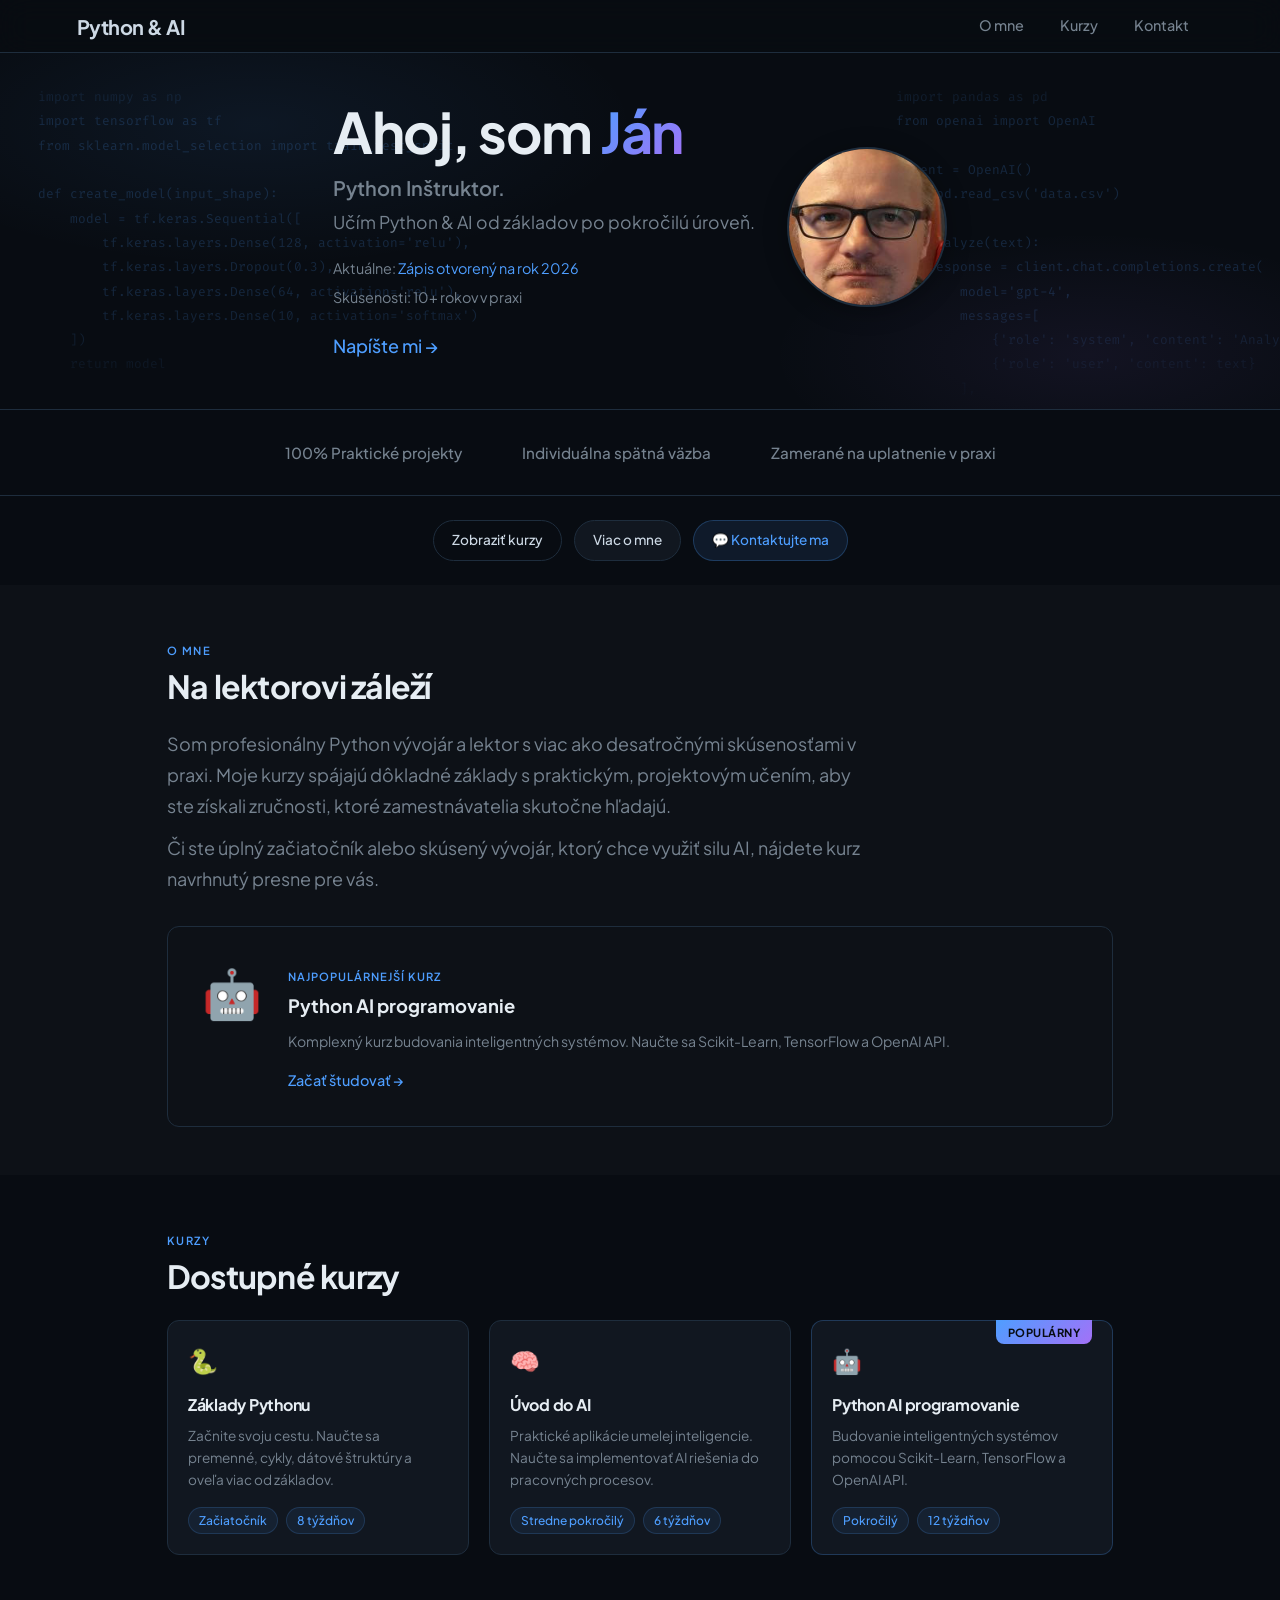
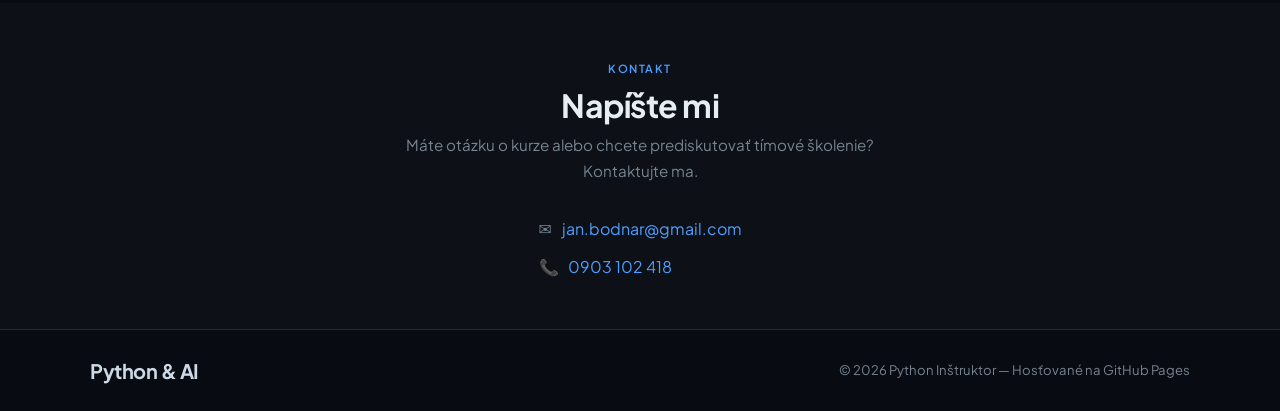
==== index.html @ 66177f25 "Add Python code examples and enhance styling for code watermarks in hero section" ====
<!DOCTYPE html>
<html lang="sk">
<head>
    <meta charset="UTF-8">
    <meta name="viewport" content="width=device-width, initial-scale=1.0">
    <title>Python Inštruktor | Profesionálne kurzy</title>
    <link rel="preconnect" href="https://fonts.googleapis.com">
    <link rel="preconnect" href="https://fonts.gstatic.com" crossorigin>
    <link href="https://fonts.googleapis.com/css2?family=Plus+Jakarta+Sans:wght@300;400;500;600;700&family=Fira+Code:wght@400;500&display=swap" rel="stylesheet">
    <link rel="stylesheet" href="style.css">
</head>
<body>

    <header>
        <nav>
            <div class="logo">Python & AI</div>
            <ul>
                <li><a href="#about">O mne</a></li>
                <li><a href="#courses">Kurzy</a></li>
                <li><a href="#contact">Kontakt</a></li>
            </ul>
        </nav>
    </header>

    <section id="hero">
        <div class="hero-code-bg" aria-hidden="true">import numpy as np
import tensorflow as tf
from sklearn.model_selection import train_test_split

def create_model(input_shape):
    model = tf.keras.Sequential([
        tf.keras.layers.Dense(128, activation='relu'),
        tf.keras.layers.Dropout(0.3),
        tf.keras.layers.Dense(64, activation='relu'),
        tf.keras.layers.Dense(10, activation='softmax')
    ])
    return model

X_train, X_test, y_train, y_test = train_test_split(
    features, labels, test_size=0.2
)

model = create_model(X_train.shape[1:])
model.compile(
    optimizer='adam',
    loss='sparse_categorical_crossentropy',
    metrics=['accuracy']
)

history = model.fit(
    X_train, y_train,
    epochs=50,
    validation_data=(X_test, y_test)
)

print(f'Accuracy: {history.history["accuracy"][-1]:.2%}')</div>
        <div class="hero-code-bg-right" aria-hidden="true">import pandas as pd
from openai import OpenAI

client = OpenAI()
df = pd.read_csv('data.csv')

def analyze(text):
    response = client.chat.completions.create(
        model='gpt-4',
        messages=[
            {'role': 'system', 'content': 'Analyze'},
            {'role': 'user', 'content': text}
        ],
        temperature=0.3
    )
    return response.choices[0].message

results = df['text'].apply(analyze)
df['sentiment'] = results

print(df.head())
print(f'Processed {len(df)} records')</div>
        <div class="hero-content">
            <h1 class="hero-greeting">Ahoj, som <span class="gradient-text">Ján</span></h1>
            <p class="hero-tagline">Python Inštruktor.</p>
            <p class="hero-subtitle">Učím Python &amp; AI od základov po pokročilú úroveň.</p>
            <p class="hero-info"><span class="info-label">Aktuálne:</span> <a href="#courses" class="info-link">Zápis otvorený na rok 2026</a></p>
            <p class="hero-info"><span class="info-label">Skúsenosti:</span> 10+ rokov v praxi</p>
            <a href="#contact" class="hero-contact">Napíšte mi →</a>
        </div>
        <div class="hero-photo">
            <img src="janbodnar.jpg" alt="Profilová fotografia lektora">
        </div>
    </section>

    <section id="stats-bar">
        <div class="stats-bar-inner">
            <div class="stats-indicator">
                <span class="stats-dot"></span>
                <span class="stats-label">Prístup k výučbe:</span>
            </div>
            <div class="stats-badges">
                <span class="stats-badge">100% Praktické projekty</span>
                <span class="stats-badge">Individuálna spätná väzba</span>
                <span class="stats-badge">Zamerané na uplatnenie v praxi</span>
            </div>
        </div>
    </section>

    <section id="quick-actions">
        <div class="quick-actions-inner">
            <a href="#courses" class="action-btn action-btn-outline">Zobraziť kurzy</a>
            <a href="#about" class="action-btn action-btn-filled">Viac o mne</a>
            <a href="#contact" class="action-btn action-btn-accent" aria-label="Kontaktujte ma">&#128172; Kontaktujte ma</a>
        </div>
    </section>

    <section id="about">
        <div class="section-inner">
            <div class="section-label">O mne</div>
            <h2>Na lektorovi záleží</h2>
            <div class="about-content">
                <p>Som profesionálny Python vývojár a lektor s viac ako desaťročnými skúsenosťami v praxi. Moje kurzy spájajú dôkladné základy s praktickým, projektovým učením, aby ste získali zručnosti, ktoré zamestnávatelia skutočne hľadajú.</p>
                <p>Či ste úplný začiatočník alebo skúsený vývojár, ktorý chce využiť silu AI, nájdete kurz navrhnutý presne pre vás.</p>
            </div>
            
            <div class="featured-card">
                <div class="featured-card-icon">&#129302;</div>
                <div class="featured-card-content">
                    <span class="featured-card-label">NAJPOPULÁRNEJŠÍ KURZ</span>
                    <h3 class="featured-card-title">Python AI programovanie</h3>
                    <p class="featured-card-desc">Komplexný kurz budovania inteligentných systémov. Naučte sa Scikit-Learn, TensorFlow a OpenAI API.</p>
                    <a href="python-ai-programovanie.html" class="featured-card-link">Začať študovať →</a>
                </div>
            </div>
        </div>
    </section>

    <section id="courses">
        <div class="section-inner">
            <div class="section-label">Kurzy</div>
            <h2>Dostupné kurzy</h2>
            <div class="course-grid">
                <a href="zaklady-pythonu.html" class="course-card">
                    <div class="course-icon">&#128013;</div>
                    <h3>Základy Pythonu</h3>
                    <p>Začnite svoju cestu. Naučte sa premenné, cykly, dátové štruktúry a oveľa viac od základov.</p>
                    <div class="course-meta">
                        <span class="tag">Začiatočník</span>
                        <span class="tag">8 týždňov</span>
                    </div>
                </a>
                <a href="uvod-do-ai.html" class="course-card">
                    <div class="course-icon">&#129504;</div>
                    <h3>Úvod do AI</h3>
                    <p>Praktické aplikácie umelej inteligencie. Naučte sa implementovať AI riešenia do pracovných procesov.</p>
                    <div class="course-meta">
                        <span class="tag">Stredne pokročilý</span>
                        <span class="tag">6 týždňov</span>
                    </div>
                </a>
                <a href="python-ai-programovanie.html" class="course-card featured">
                    <div class="featured-badge">Populárny</div>
                    <div class="course-icon">&#129302;</div>
                    <h3>Python AI programovanie</h3>
                    <p>Budovanie inteligentných systémov pomocou Scikit-Learn, TensorFlow a OpenAI API.</p>
                    <div class="course-meta">
                        <span class="tag">Pokročilý</span>
                        <span class="tag">12 týždňov</span>
                    </div>
                </a>
            </div>
        </div>
    </section>

    <section id="contact">
        <div class="section-inner contact-inner">
            <div class="section-label">Kontakt</div>
            <h2>Napíšte mi</h2>
            <p class="contact-sub">Máte otázku o kurze alebo chcete prediskutovať tímové školenie? Kontaktujte ma.</p>
            <div class="contact-details">
                <p class="contact-item">&#9993; <a href="mailto:jan.bodnar@gmail.com">jan.bodnar@gmail.com</a></p>
                <p class="contact-item">&#128222; <a href="tel:+421903102418">0903 102 418</a></p>
            </div>
        </div>
    </section>

    <footer>
        <div class="footer-inner">
            <div class="logo">Python & AI</div>
            <p>&copy; 2026 Python Inštruktor &mdash; Hosťované na GitHub Pages</p>
        </div>
    </footer>

</body>
</html>
---- style.css ----
/* =====================================================
   CSS Custom Properties – Dark Theme
   ===================================================== */
:root {
    --bg:          #080c12;
    --surface:     #0d1117;
    --card:        #111720;
    --card-hover:  #161e2b;
    --border:      #1e2d3d;
    --border-glow: #2a4a6e;
    --text:        #cdd9e5;
    --text-muted:  #768390;
    --blue:        #4e9eff;
    --blue-dim:    #1a3a5c;
    --green:       #3fb950;
    --gold:        #e3b341;
    --gradient:    linear-gradient(135deg, #4e9eff 0%, #a371f7 100%);
    --glow:        0 0 40px rgba(78, 158, 255, 0.15);
    --radius:      12px;
    --radius-sm:   6px;
    --transition:  0.25s ease;
    --font-xs:     0.78rem;
    --font-mono:   'Fira Code', 'Cascadia Code', monospace;
}

/* =====================================================
   Reset & Base
   ===================================================== */
*, *::before, *::after { box-sizing: border-box; margin: 0; padding: 0; }

html { scroll-behavior: smooth; }

body {
    font-family: 'Plus Jakarta Sans', system-ui, -apple-system, sans-serif;
    font-size: 18px;
    background-color: var(--bg);
    color: var(--text);
    line-height: 1.65;
    -webkit-font-smoothing: antialiased;
}

/* =====================================================
   Navigation
   ===================================================== */
header {
    position: sticky;
    top: 0;
    z-index: 100;
    padding: 0 6%;
    background: rgba(8, 12, 18, 0.75);
    backdrop-filter: blur(16px);
    -webkit-backdrop-filter: blur(16px);
    border-bottom: 1px solid var(--border);
}

nav {
    display: flex;
    justify-content: space-between;
    align-items: center;
    height: 52px;
}

.logo {
    font-size: 1.25rem;
    font-weight: 700;
    letter-spacing: -0.5px;
    color: var(--text);
}
.logo span { color: var(--blue); }

nav ul { list-style: none; display: flex; gap: 8px; }

nav ul li a {
    display: inline-block;
    padding: 6px 14px;
    color: var(--text-muted);
    text-decoration: none;
    font-size: 0.9rem;
    font-weight: 500;
    border-radius: var(--radius-sm);
    transition: color var(--transition), background var(--transition);
}
nav ul li a:hover {
    color: var(--text);
    background: rgba(78, 158, 255, 0.08);
}

/* =====================================================
   Hero Section
   ===================================================== */
#hero {
    display: flex;
    justify-content: center;
    align-items: center;
    gap: 2rem;
    padding: 3rem 6%;
    position: relative;
    overflow: hidden;
}

/* Python code watermark */
.hero-code-bg,
.hero-code-bg-right {
    position: absolute;
    top: 0;
    bottom: 0;
    font-family: var(--font-mono);
    font-size: 0.8rem;
    line-height: 1.9;
    color: var(--blue);
    opacity: 0.3;
    white-space: pre;
    pointer-events: none;
    user-select: none;
    padding: 2rem 3%;
    overflow: hidden;
    mask-image: linear-gradient(to bottom, transparent 0%, rgba(0,0,0,0.6) 20%, rgba(0,0,0,0.6) 70%, transparent 100%);
    -webkit-mask-image: linear-gradient(to bottom, transparent 0%, rgba(0,0,0,0.6) 20%, rgba(0,0,0,0.6) 70%, transparent 100%);
}

.hero-code-bg {
    left: 0;
    width: 45%;
}

.hero-code-bg-right {
    right: 0;
    width: 45%;
    padding-left: 15%;
}

/* Radial background glow */
#hero::before {
    content: '';
    position: absolute;
    top: -20%;
    left: -10%;
    width: 60%;
    height: 80%;
    background: radial-gradient(ellipse, rgba(78, 158, 255, 0.08) 0%, transparent 70%);
    pointer-events: none;
}
#hero::after {
    content: '';
    position: absolute;
    bottom: -20%;
    right: -10%;
    width: 50%;
    height: 70%;
    background: radial-gradient(ellipse, rgba(163, 113, 247, 0.07) 0%, transparent 70%);
    pointer-events: none;
}

.hero-content { 
    position: relative; 
    z-index: 1;
}

.hero-greeting {
    font-size: clamp(2.5rem, 5vw, 3.5rem);
    font-weight: 700;
    letter-spacing: -1.5px;
    line-height: 1.1;
    color: #e6edf3;
    margin-bottom: 0.5rem;
}

.hero-tagline {
    font-size: 1.25rem;
    font-weight: 600;
    color: var(--text-muted);
    margin-bottom: 0.25rem;
}

.hero-subtitle {
    font-size: 1.1rem;
    color: var(--text-muted);
    margin-bottom: 1.25rem;
}

.hero-info {
    font-size: 0.9rem;
    color: var(--text-muted);
    margin-bottom: 0.35rem;
}

.info-label {
    color: var(--text-muted);
}

.info-link {
    color: var(--blue);
    text-decoration: none;
    transition: color var(--transition);
}
.info-link:hover {
    color: #6daaff;
    text-decoration: underline;
}

.hero-contact {
    display: inline-block;
    margin-top: 1rem;
    color: var(--blue);
    font-weight: 500;
    text-decoration: none;
    transition: color var(--transition);
}
.hero-contact:hover {
    color: #6daaff;
}

.hero-photo {
    position: relative;
    z-index: 1;
    flex-shrink: 0;
}

.hero-photo img {
    width: 160px;
    height: 160px;
    border-radius: 50%;
    border: 2px solid var(--border);
    box-shadow: 0 4px 24px rgba(0, 0, 0, 0.3);
    object-fit: cover;
}

/* =====================================================
   Stats Bar Section
   ===================================================== */
#stats-bar {
    padding: 1.5rem 6%;
    background: var(--bg);
    border-top: 1px solid var(--border);
    border-bottom: 1px solid var(--border);
}

.stats-bar-inner {
    max-width: 1100px;
    margin: 0 auto;
    display: flex;
    align-items: center;
    justify-content: center;
    gap: 1.5rem;
    flex-wrap: wrap;
}

.stats-indicator {
    display: none;
}

.stats-dot {
    width: 8px;
    height: 8px;
    background: var(--green);
    border-radius: 50%;
    animation: pulse 2s infinite;
}

@keyframes pulse {
    0%, 100% { opacity: 1; }
    50% { opacity: 0.5; }
}

.stats-label {
    font-size: 0.85rem;
    color: var(--text-muted);
}

.stats-badges {
    display: flex;
    gap: 2rem;
    flex-wrap: wrap;
}

.stats-badge {
    padding: 6px 14px;
    background: transparent;
    border: none;
    font-size: 0.95rem;
    font-weight: 500;
    color: var(--text-muted);
}

/* =====================================================
   Quick Actions Section
   ===================================================== */
#quick-actions {
    padding: 1.5rem 6%;
    background: var(--bg);
}

.quick-actions-inner {
    max-width: 1100px;
    margin: 0 auto;
    display: flex;
    justify-content: center;
    gap: 0.75rem;
    flex-wrap: wrap;
}

.action-btn {
    display: inline-block;
    padding: 8px 18px;
    border-radius: 999px;
    font-size: 0.85rem;
    font-weight: 500;
    text-decoration: none;
    transition: all var(--transition);
}

.action-btn-outline {
    background: transparent;
    border: 1px solid var(--border);
    color: var(--text);
}
.action-btn-outline:hover {
    border-color: var(--blue);
    color: var(--blue);
}

.action-btn-filled {
    background: var(--card);
    border: 1px solid var(--border);
    color: var(--text);
}
.action-btn-filled:hover {
    background: var(--card-hover);
    border-color: var(--border-glow);
}

.action-btn-accent {
    background: rgba(78, 158, 255, 0.1);
    border: 1px solid rgba(78, 158, 255, 0.25);
    color: var(--blue);
}
.action-btn-accent:hover {
    background: rgba(78, 158, 255, 0.15);
    border-color: var(--blue);
}

/* =====================================================
   Buttons
   ===================================================== */
.gradient-text {
    background: var(--gradient);
    -webkit-background-clip: text;
    -webkit-text-fill-color: transparent;
    background-clip: text;
}

.btn {
    display: inline-block;
    padding: 9px 20px;
    border-radius: var(--radius-sm);
    font-size: 0.85rem;
    font-weight: 600;
    text-decoration: none;
    transition: transform var(--transition), box-shadow var(--transition), background var(--transition);
    cursor: pointer;
    border: none;
    font-family: inherit;
}

.btn-primary {
    background: var(--blue);
    color: #080c12;
    box-shadow: 0 0 20px rgba(78, 158, 255, 0.25);
}
.btn-primary:hover {
    background: #6daaff;
    box-shadow: 0 0 28px rgba(78, 158, 255, 0.45);
    transform: translateY(-2px);
}

.btn-ghost {
    background: transparent;
    color: var(--text);
    border: 1px solid var(--border);
}
.btn-ghost:hover {
    border-color: var(--blue);
    color: var(--blue);
    transform: translateY(-2px);
}

/* =====================================================
   Code Window (Hero)
   ===================================================== */
.hero-code { position: relative; z-index: 1; }

.code-window {
    background: #0d1117;
    border: 1px solid var(--border);
    border-radius: var(--radius);
    overflow: hidden;
    box-shadow: var(--glow), 0 32px 64px rgba(0, 0, 0, 0.6);
}

.code-window-bar {
    display: flex;
    align-items: center;
    gap: 7px;
    padding: 10px 14px;
    background: #161b22;
    border-bottom: 1px solid var(--border);
}

.dot {
    width: 12px;
    height: 12px;
    border-radius: 50%;
}
.dot.red    { background: #ff5f57; }
.dot.yellow { background: #ffbd2e; }
.dot.green  { background: #28ca41; }

.code-window-title {
    margin-left: 8px;
    font-size: var(--font-xs);
    color: var(--text-muted);
    font-family: var(--font-mono);
}

.code-window pre {
    padding: 1.25rem;
    font-family: var(--font-mono);
    font-size: 0.82rem;
    line-height: 1.75;
    overflow-x: auto;
    tab-size: 4;
}

/* Syntax highlighting */
.kw  { color: #ff7b72; }
.mod { color: #79c0ff; }
.fn  { color: #d2a8ff; }
.str { color: #a5d6ff; }
.num { color: #f2cc60; }
.op  { color: var(--text-muted); }

/* =====================================================
   Shared Section Styles
   ===================================================== */
section { padding: 3rem 0; }

.section-inner {
    max-width: 1100px;
    margin: 0 auto;
    padding: 0 6%;
}

.section-label {
    display: inline-block;
    font-size: 0.7rem;
    font-weight: 600;
    letter-spacing: 1.5px;
    text-transform: uppercase;
    color: var(--blue);
    margin-bottom: 0.5rem;
}

section h2 {
    font-size: clamp(1.5rem, 2.5vw, 2rem);
    font-weight: 700;
    letter-spacing: -0.75px;
    color: #e6edf3;
    margin-bottom: 1.5rem;
    line-height: 1.2;
}

/* =====================================================
   About Section
   ===================================================== */
#about { background: var(--surface); }

.about-content {
    max-width: 700px;
}

.about-content p {
    color: var(--text-muted);
    margin-bottom: 0.75rem;
    line-height: 1.7;
}

/* Featured Card */
.featured-card {
    display: flex;
    gap: 1.5rem;
    background: transparent;
    border: 1px solid var(--border);
    border-radius: var(--radius);
    padding: 2rem;
    margin-top: 2rem;
    transition: border-color var(--transition), box-shadow var(--transition);
}
.featured-card:hover {
    border-color: var(--border-glow);
    box-shadow: 0 8px 32px rgba(0, 0, 0, 0.3);
}

.featured-card-icon {
    font-size: 3rem;
    background: transparent;
    border-radius: var(--radius);
    width: 64px;
    height: 64px;
    display: flex;
    align-items: center;
    justify-content: center;
    flex-shrink: 0;
}

.featured-card-content {
    flex: 1;
}

.featured-card-label {
    display: inline-block;
    font-size: 0.7rem;
    font-weight: 600;
    letter-spacing: 1px;
    text-transform: uppercase;
    color: var(--blue);
    margin-bottom: 0.35rem;
}

.featured-card-title {
    font-size: 1.15rem;
    font-weight: 700;
    color: #e6edf3;
    margin-bottom: 0.5rem;
}

.featured-card-desc {
    font-size: 0.88rem;
    color: var(--text-muted);
    line-height: 1.6;
    margin-bottom: 0.75rem;
}

.featured-card-link {
    display: inline-block;
    color: var(--blue);
    font-size: 0.9rem;
    font-weight: 500;
    text-decoration: none;
    transition: color var(--transition);
}
.featured-card-link:hover {
    color: #6daaff;
}

/* =====================================================
   Courses Section
   ===================================================== */
#courses { background: var(--bg); }

.course-grid {
    display: grid;
    grid-template-columns: repeat(auto-fit, minmax(240px, 1fr));
    gap: 1.25rem;
}

a.course-card {
    text-decoration: none;
    color: inherit;
    display: block;
}

.course-card {
    position: relative;
    background: var(--card);
    border: 1px solid var(--border);
    border-radius: var(--radius);
    padding: 1.25rem;
    transition: border-color var(--transition), background var(--transition), transform var(--transition), box-shadow var(--transition);
}
.course-card:hover {
    background: var(--card-hover);
    border-color: var(--border-glow);
    transform: translateY(-6px);
    box-shadow: 0 16px 40px rgba(0, 0, 0, 0.4), var(--glow);
}

.course-card.featured {
    border-color: rgba(78, 158, 255, 0.25);
    background: var(--card);
}
.course-card.featured:hover {
    border-color: var(--blue);
    box-shadow: 0 16px 40px rgba(0, 0, 0, 0.4), 0 0 30px rgba(78, 158, 255, 0.2);
}

.featured-badge {
    position: absolute;
    top: -1px;
    right: 20px;
    background: var(--gradient);
    color: #080c12;
    font-size: 0.7rem;
    font-weight: 700;
    letter-spacing: 0.5px;
    text-transform: uppercase;
    padding: 3px 12px;
    border-radius: 0 0 8px 8px;
}

.course-icon {
    font-size: 1.5rem;
    margin-bottom: 0.75rem;
    display: block;
}

.course-card h3 {
    font-size: 1rem;
    font-weight: 700;
    color: #e6edf3;
    margin-bottom: 0.4rem;
    letter-spacing: -0.25px;
}

.course-card p {
    font-size: 0.85rem;
    color: var(--text-muted);
    line-height: 1.6;
    margin-bottom: 1rem;
}

.course-meta {
    display: flex;
    gap: 8px;
    flex-wrap: wrap;
}

.tag {
    padding: 3px 10px;
    background: rgba(78, 158, 255, 0.08);
    border: 1px solid rgba(78, 158, 255, 0.18);
    border-radius: 999px;
    font-size: 0.75rem;
    font-weight: 500;
    color: var(--blue);
}

/* =====================================================
   Contact Section
   ===================================================== */
#contact { background: var(--surface); }

.contact-inner { text-align: center; }

.contact-sub {
    color: var(--text-muted);
    font-size: 0.95rem;
    max-width: 500px;
    margin: -1rem auto 1.5rem;
    line-height: 1.7;
}

.contact-details {
    display: inline-flex;
    flex-direction: column;
    gap: 0.75rem;
    margin-top: 0.5rem;
    text-align: left;
}

.contact-item {
    font-size: 1rem;
    color: var(--text-muted);
    display: flex;
    align-items: center;
    gap: 0.6rem;
}

.contact-item a {
    color: var(--blue);
    text-decoration: none;
    transition: color var(--transition);
}

.contact-item a:hover {
    color: #6daaff;
    text-decoration: underline;
}

/* =====================================================
   Footer
   ===================================================== */
footer {
    border-top: 1px solid var(--border);
    padding: 1.5rem 6%;
    background: var(--bg);
}

.footer-inner {
    max-width: 1100px;
    margin: 0 auto;
    display: flex;
    justify-content: space-between;
    align-items: center;
    flex-wrap: wrap;
    gap: 0.5rem;
}

footer p {
    font-size: 0.82rem;
    color: var(--text-muted);
}

/* =====================================================
   Course Detail Page
   ===================================================== */
.course-detail {
    padding: 1.5rem 0 3rem;
}

.course-detail .section-inner {
    max-width: 900px;
}

.course-detail .back-link {
    display: inline-flex;
    align-items: center;
    gap: 6px;
    color: var(--blue);
    text-decoration: none;
    font-size: 0.85rem;
    font-weight: 500;
    margin-bottom: 1.5rem;
    transition: color var(--transition);
}
.course-detail .back-link:hover { color: #6daaff; }

.course-detail h1 {
    font-size: clamp(1.5rem, 2.5vw, 2rem);
    font-weight: 700;
    letter-spacing: -0.75px;
    color: #e6edf3;
    margin-bottom: 0.75rem;
    line-height: 1.2;
}

.course-detail .course-intro {
    color: var(--text-muted);
    font-size: 0.95rem;
    line-height: 1.7;
    margin-bottom: 2rem;
    max-width: 700px;
}

.syllabus-section {
    margin-bottom: 1.5rem;
}

.syllabus-section h2 {
    font-size: 1.15rem;
    font-weight: 700;
    color: #e6edf3;
    margin-bottom: 0.75rem;
    padding-bottom: 0.4rem;
    border-bottom: 1px solid var(--border);
}

.syllabus-section h3 {
    font-size: 0.95rem;
    font-weight: 600;
    color: var(--blue);
    margin-top: 1rem;
    margin-bottom: 0.5rem;
}

.syllabus-list {
    list-style: none;
    display: flex;
    flex-direction: column;
    gap: 6px;
    padding-left: 0;
}

.syllabus-list li {
    color: var(--text);
    font-size: 0.88rem;
    padding: 6px 12px;
    background: var(--card);
    border: 1px solid var(--border);
    border-radius: var(--radius-sm);
    transition: border-color var(--transition), background var(--transition);
}
.syllabus-list li:hover {
    border-color: var(--border-glow);
    background: var(--card-hover);
}

/* =====================================================
   Responsive Design
   ===================================================== */
@media (max-width: 900px) {
    #hero {
        flex-direction: column-reverse;
        text-align: center;
        padding-top: 2.5rem;
    }
    .hero-photo img {
        width: 120px;
        height: 120px;
    }
    .hero-contact { display: block; }
    .stats-bar-inner { flex-direction: column; gap: 0.75rem; }
    .featured-card { flex-direction: column; text-align: center; }
    .featured-card-icon { margin: 0 auto; }
}

@media (max-width: 600px) {
    header { padding: 0 4%; }
    .section-inner { padding: 0 4%; }
    #hero { padding: 2rem 4%; }
    #stats-bar { padding: 1rem 4%; }
    #quick-actions { padding: 1rem 4%; }
    nav ul { gap: 2px; }
    nav ul li a { padding: 6px 10px; font-size: 0.8rem; }
    .form-row { grid-template-columns: 1fr; }
    .footer-inner { flex-direction: column; text-align: center; }
    .quick-actions-inner { gap: 0.5rem; }
    .action-btn { padding: 6px 14px; font-size: 0.8rem; }
}
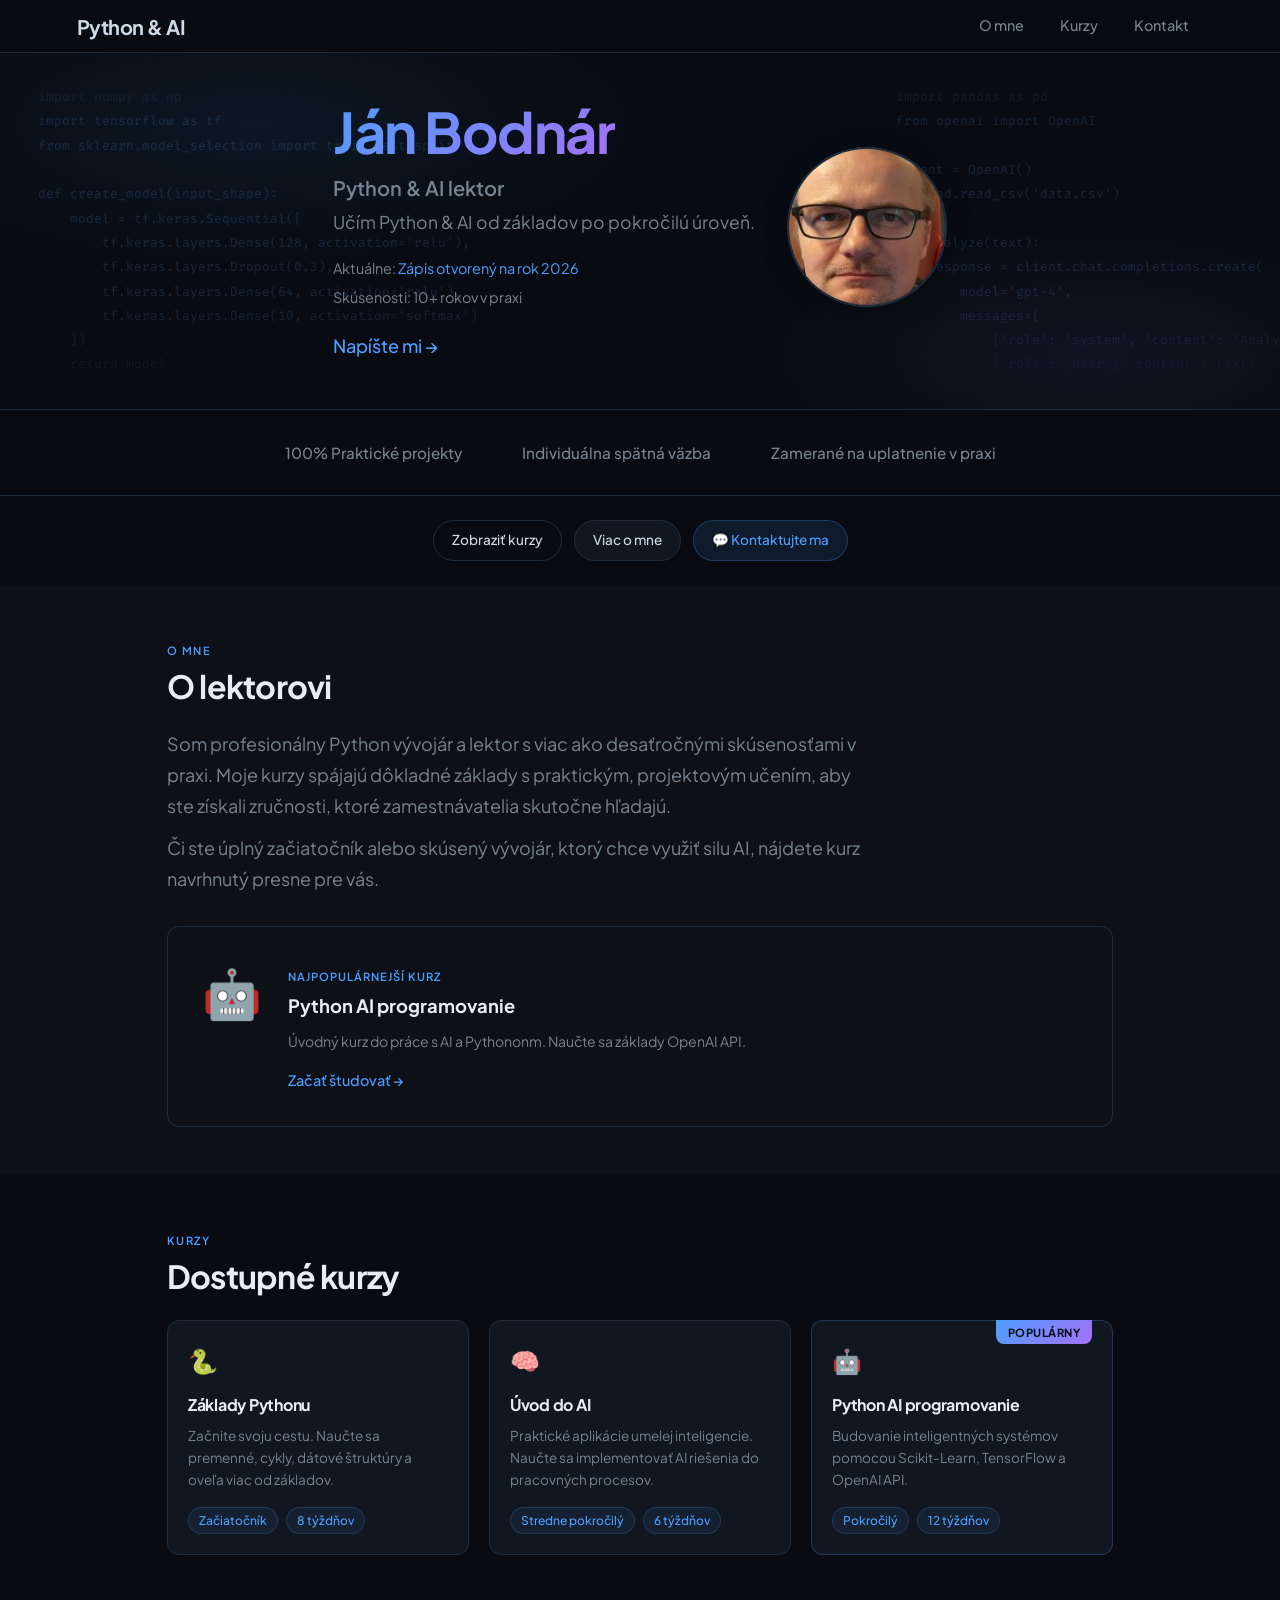
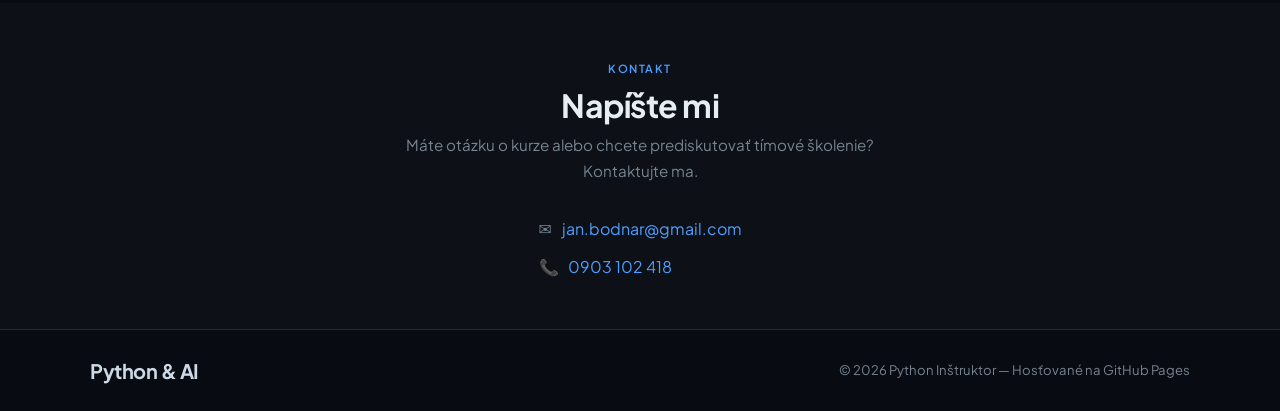
==== commit 0fb87114: "Update hero section and course descriptions" ====
--- a/index.html
+++ b/index.html
@@ -77,8 +77,8 @@
 print(df.head())
 print(f'Processed {len(df)} records')</div>
         <div class="hero-content">
-            <h1 class="hero-greeting">Ahoj, som <span class="gradient-text">Ján</span></h1>
-            <p class="hero-tagline">Python Inštruktor.</p>
+            <h1 class="hero-greeting"><span class="gradient-text">Ján Bodnár</span></h1>
+            <p class="hero-tagline">Python & AI lektor</p>
             <p class="hero-subtitle">Učím Python &amp; AI od základov po pokročilú úroveň.</p>
             <p class="hero-info"><span class="info-label">Aktuálne:</span> <a href="#courses" class="info-link">Zápis otvorený na rok 2026</a></p>
             <p class="hero-info"><span class="info-label">Skúsenosti:</span> 10+ rokov v praxi</p>
@@ -114,9 +114,10 @@
     <section id="about">
         <div class="section-inner">
             <div class="section-label">O mne</div>
-            <h2>Na lektorovi záleží</h2>
+            <h2>O lektorovi</h2>
             <div class="about-content">
-                <p>Som profesionálny Python vývojár a lektor s viac ako desaťročnými skúsenosťami v praxi. Moje kurzy spájajú dôkladné základy s praktickým, projektovým učením, aby ste získali zručnosti, ktoré zamestnávatelia skutočne hľadajú.</p>
+                <p>Som profesionálny Python vývojár a lektor s viac ako desaťročnými skúsenosťami v praxi. Moje kurzy spájajú dôkladné základy 
+                    s praktickým, projektovým učením, aby ste získali zručnosti, ktoré zamestnávatelia skutočne hľadajú.</p>
                 <p>Či ste úplný začiatočník alebo skúsený vývojár, ktorý chce využiť silu AI, nájdete kurz navrhnutý presne pre vás.</p>
             </div>
             
@@ -125,7 +126,7 @@
                 <div class="featured-card-content">
                     <span class="featured-card-label">NAJPOPULÁRNEJŠÍ KURZ</span>
                     <h3 class="featured-card-title">Python AI programovanie</h3>
-                    <p class="featured-card-desc">Komplexný kurz budovania inteligentných systémov. Naučte sa Scikit-Learn, TensorFlow a OpenAI API.</p>
+                    <p class="featured-card-desc">Úvodný kurz do práce s AI a Pythononm. Naučte sa základy OpenAI API.</p>
                     <a href="python-ai-programovanie.html" class="featured-card-link">Začať študovať →</a>
                 </div>
             </div>
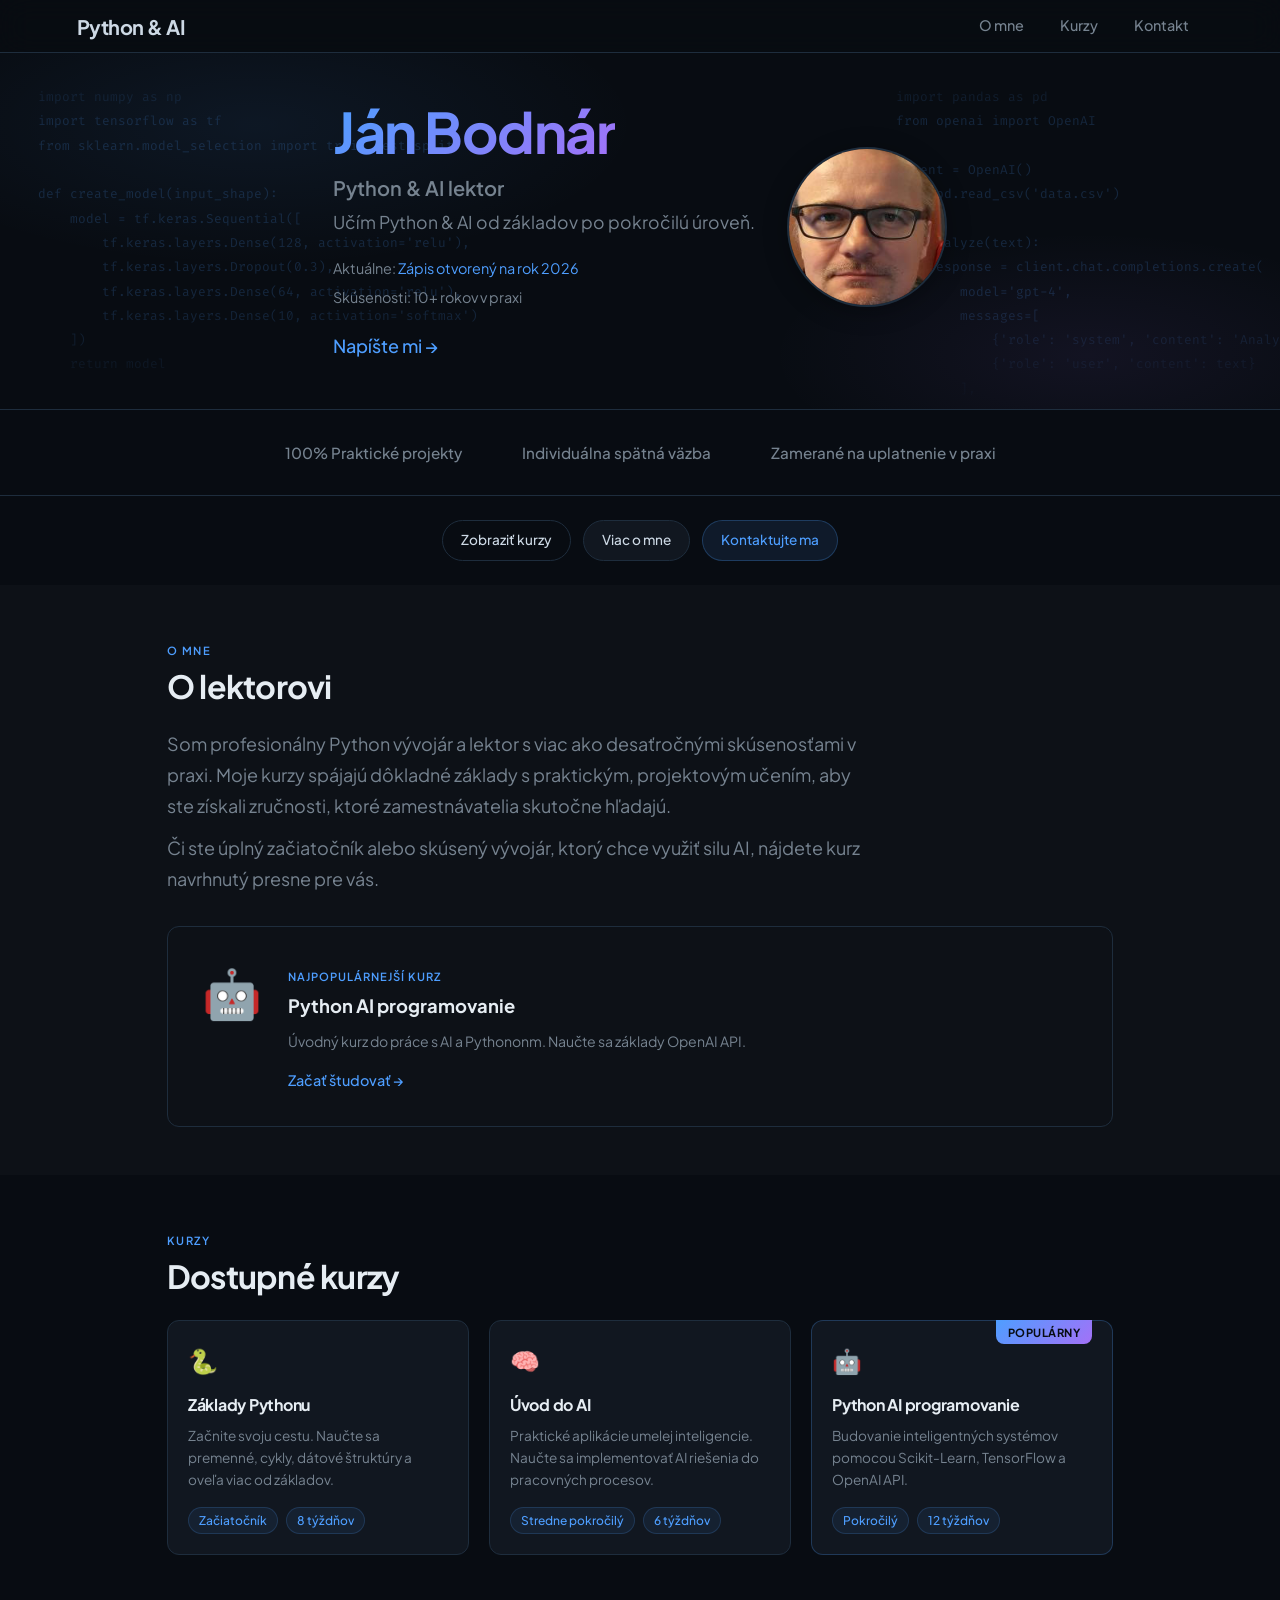
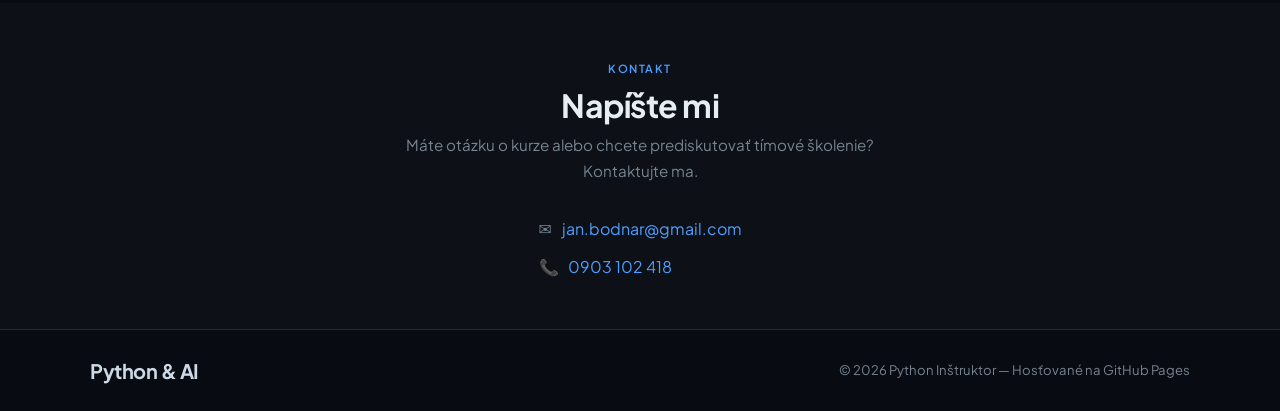
==== commit f3d25413: "Update index.html" ====
--- a/index.html
+++ b/index.html
@@ -107,7 +107,7 @@
         <div class="quick-actions-inner">
             <a href="#courses" class="action-btn action-btn-outline">Zobraziť kurzy</a>
             <a href="#about" class="action-btn action-btn-filled">Viac o mne</a>
-            <a href="#contact" class="action-btn action-btn-accent" aria-label="Kontaktujte ma">&#128172; Kontaktujte ma</a>
+            <a href="#contact" class="action-btn action-btn-accent" aria-label="Kontaktujte ma">Kontaktujte ma</a>
         </div>
     </section>
 
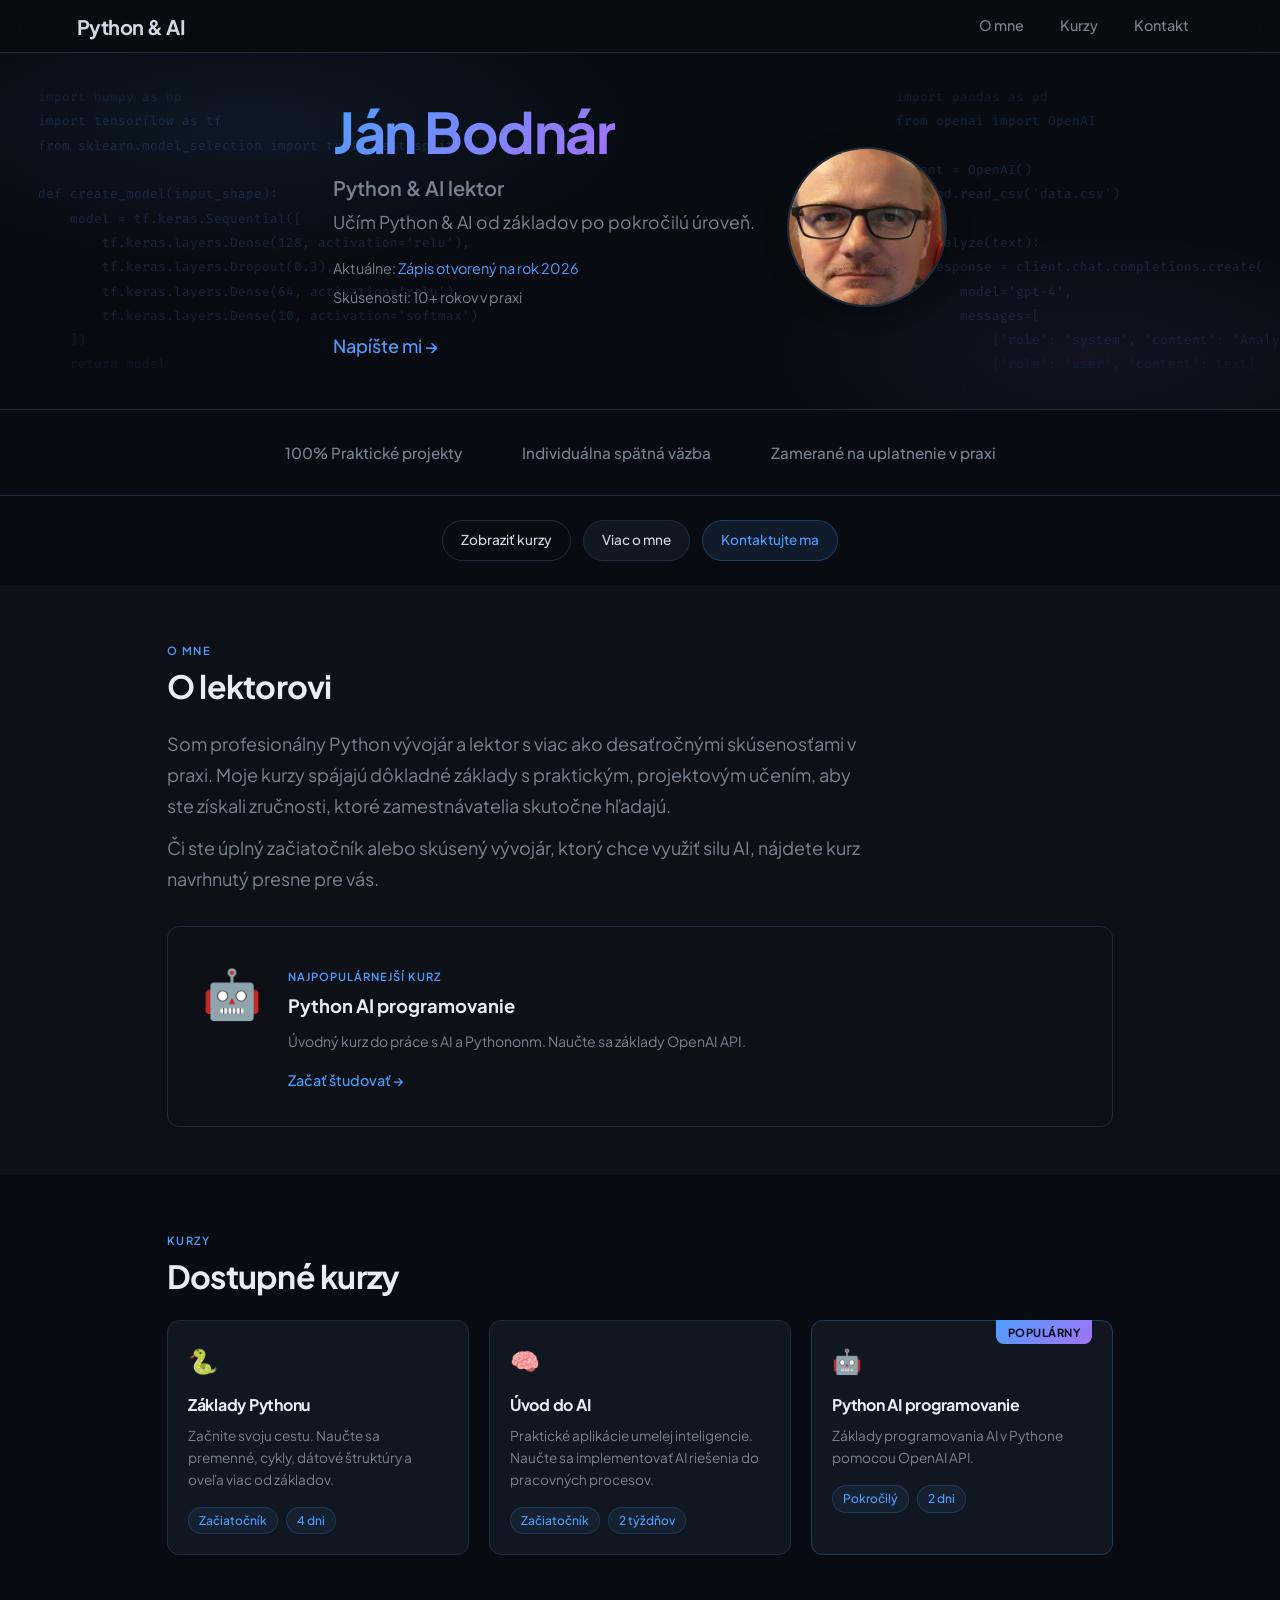
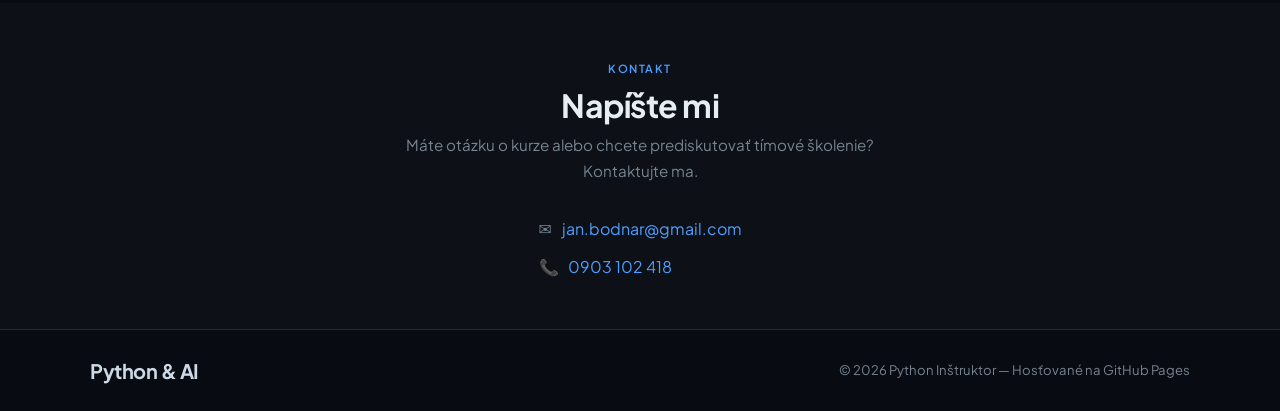
==== commit e5dfd4b4: "Update index.html" ====
--- a/index.html
+++ b/index.html
@@ -144,7 +144,7 @@
                     <p>Začnite svoju cestu. Naučte sa premenné, cykly, dátové štruktúry a oveľa viac od základov.</p>
                     <div class="course-meta">
                         <span class="tag">Začiatočník</span>
-                        <span class="tag">8 týždňov</span>
+                        <span class="tag">4 dni</span>
                     </div>
                 </a>
                 <a href="uvod-do-ai.html" class="course-card">
@@ -152,18 +152,18 @@
                     <h3>Úvod do AI</h3>
                     <p>Praktické aplikácie umelej inteligencie. Naučte sa implementovať AI riešenia do pracovných procesov.</p>
                     <div class="course-meta">
-                        <span class="tag">Stredne pokročilý</span>
-                        <span class="tag">6 týždňov</span>
+                        <span class="tag">Začiatočník</span>
+                        <span class="tag">2 týždňov</span>
                     </div>
                 </a>
                 <a href="python-ai-programovanie.html" class="course-card featured">
                     <div class="featured-badge">Populárny</div>
                     <div class="course-icon">&#129302;</div>
                     <h3>Python AI programovanie</h3>
-                    <p>Budovanie inteligentných systémov pomocou Scikit-Learn, TensorFlow a OpenAI API.</p>
+                    <p>Základy programovania AI v Pythone pomocou OpenAI API.</p>
                     <div class="course-meta">
                         <span class="tag">Pokročilý</span>
-                        <span class="tag">12 týždňov</span>
+                        <span class="tag">2 dni</span>
                     </div>
                 </a>
             </div>
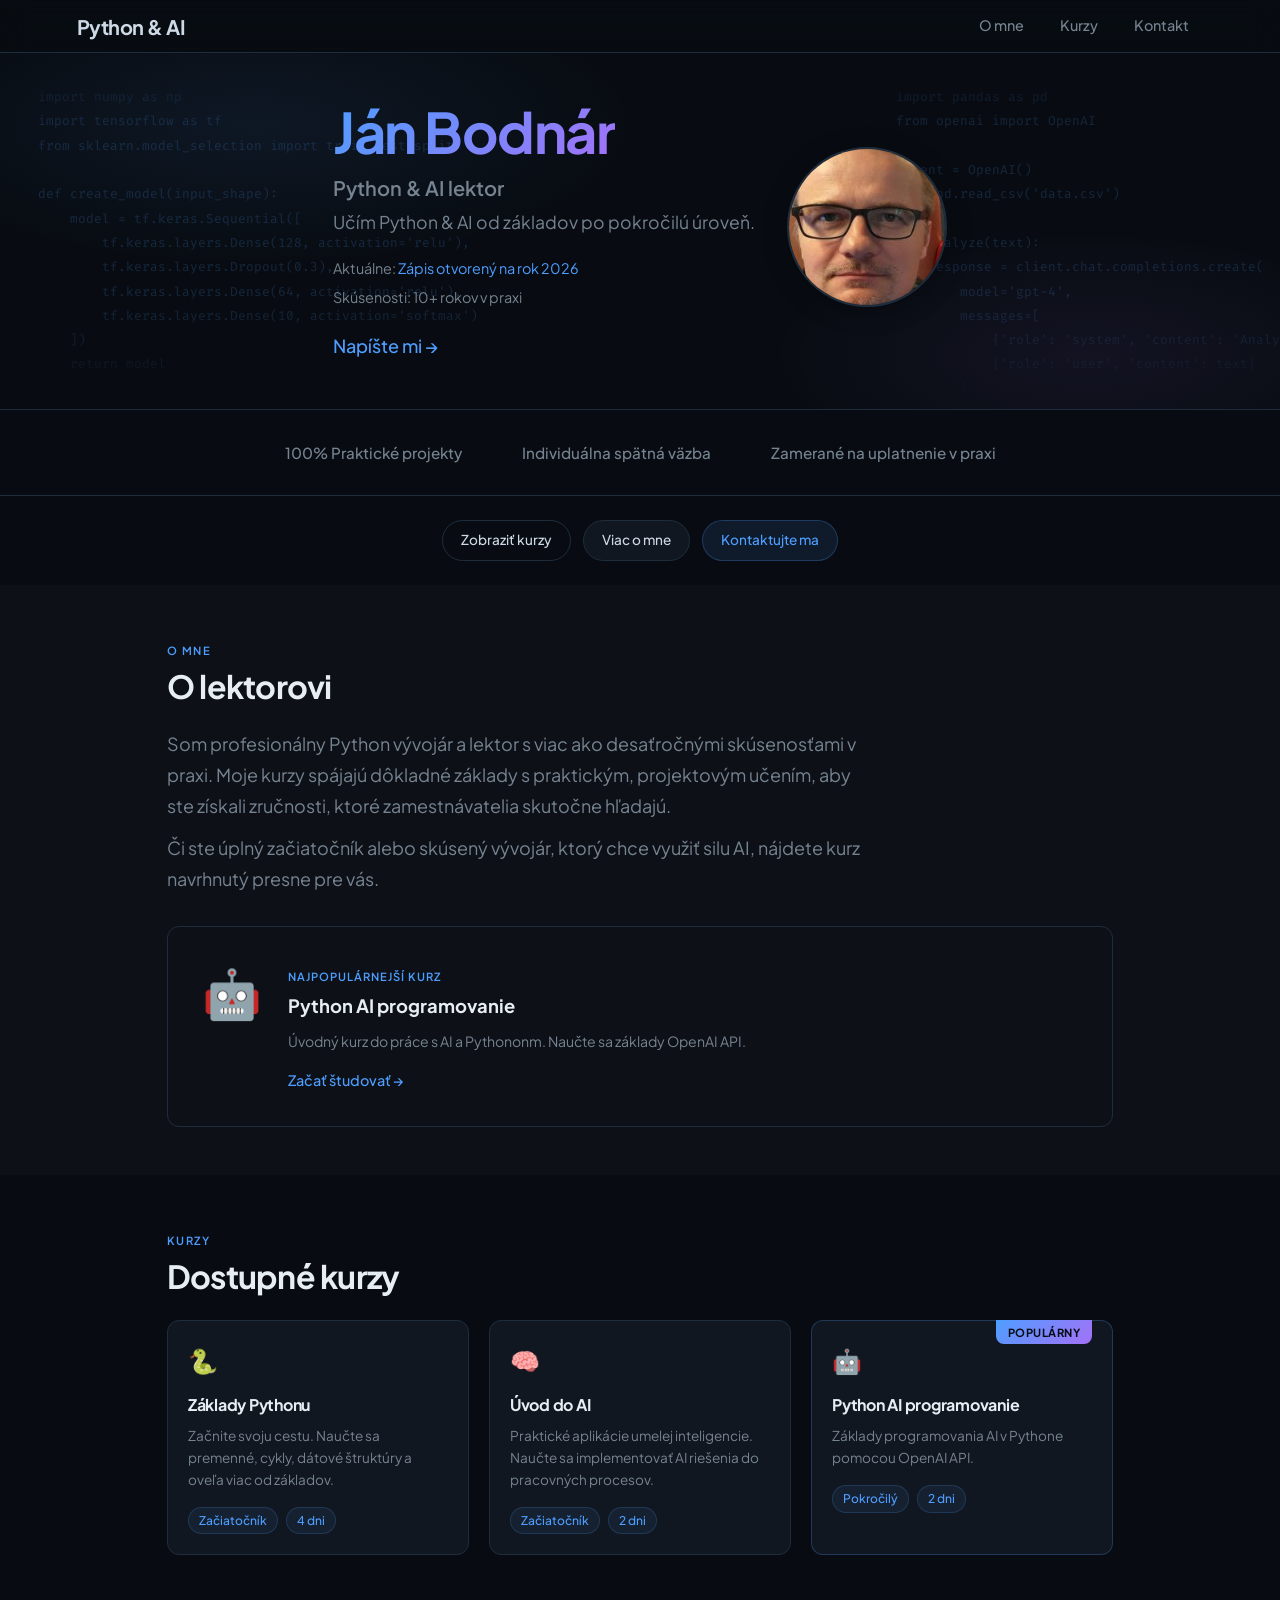
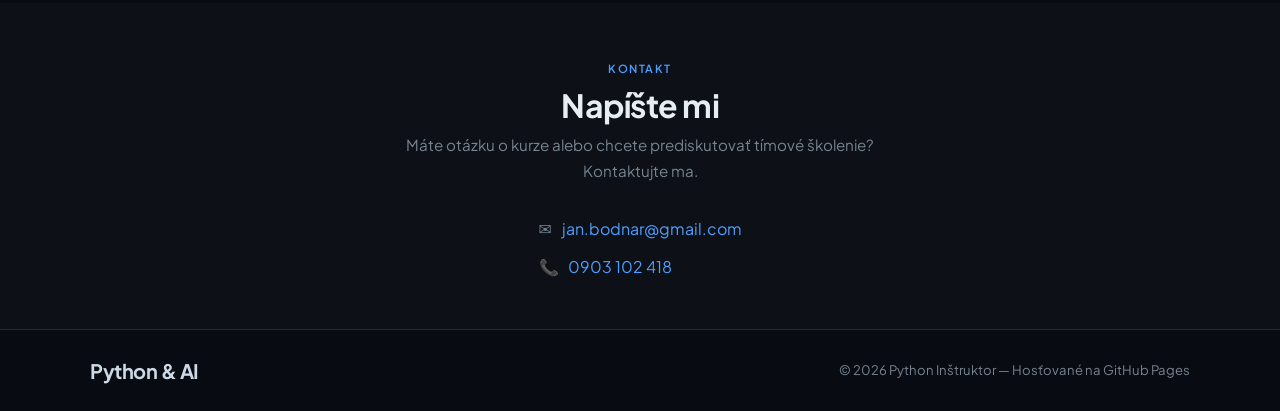
==== commit 6790e76a: "Update index.html" ====
--- a/index.html
+++ b/index.html
@@ -153,7 +153,7 @@
                     <p>Praktické aplikácie umelej inteligencie. Naučte sa implementovať AI riešenia do pracovných procesov.</p>
                     <div class="course-meta">
                         <span class="tag">Začiatočník</span>
-                        <span class="tag">2 týždňov</span>
+                        <span class="tag">2 dni</span>
                     </div>
                 </a>
                 <a href="python-ai-programovanie.html" class="course-card featured">
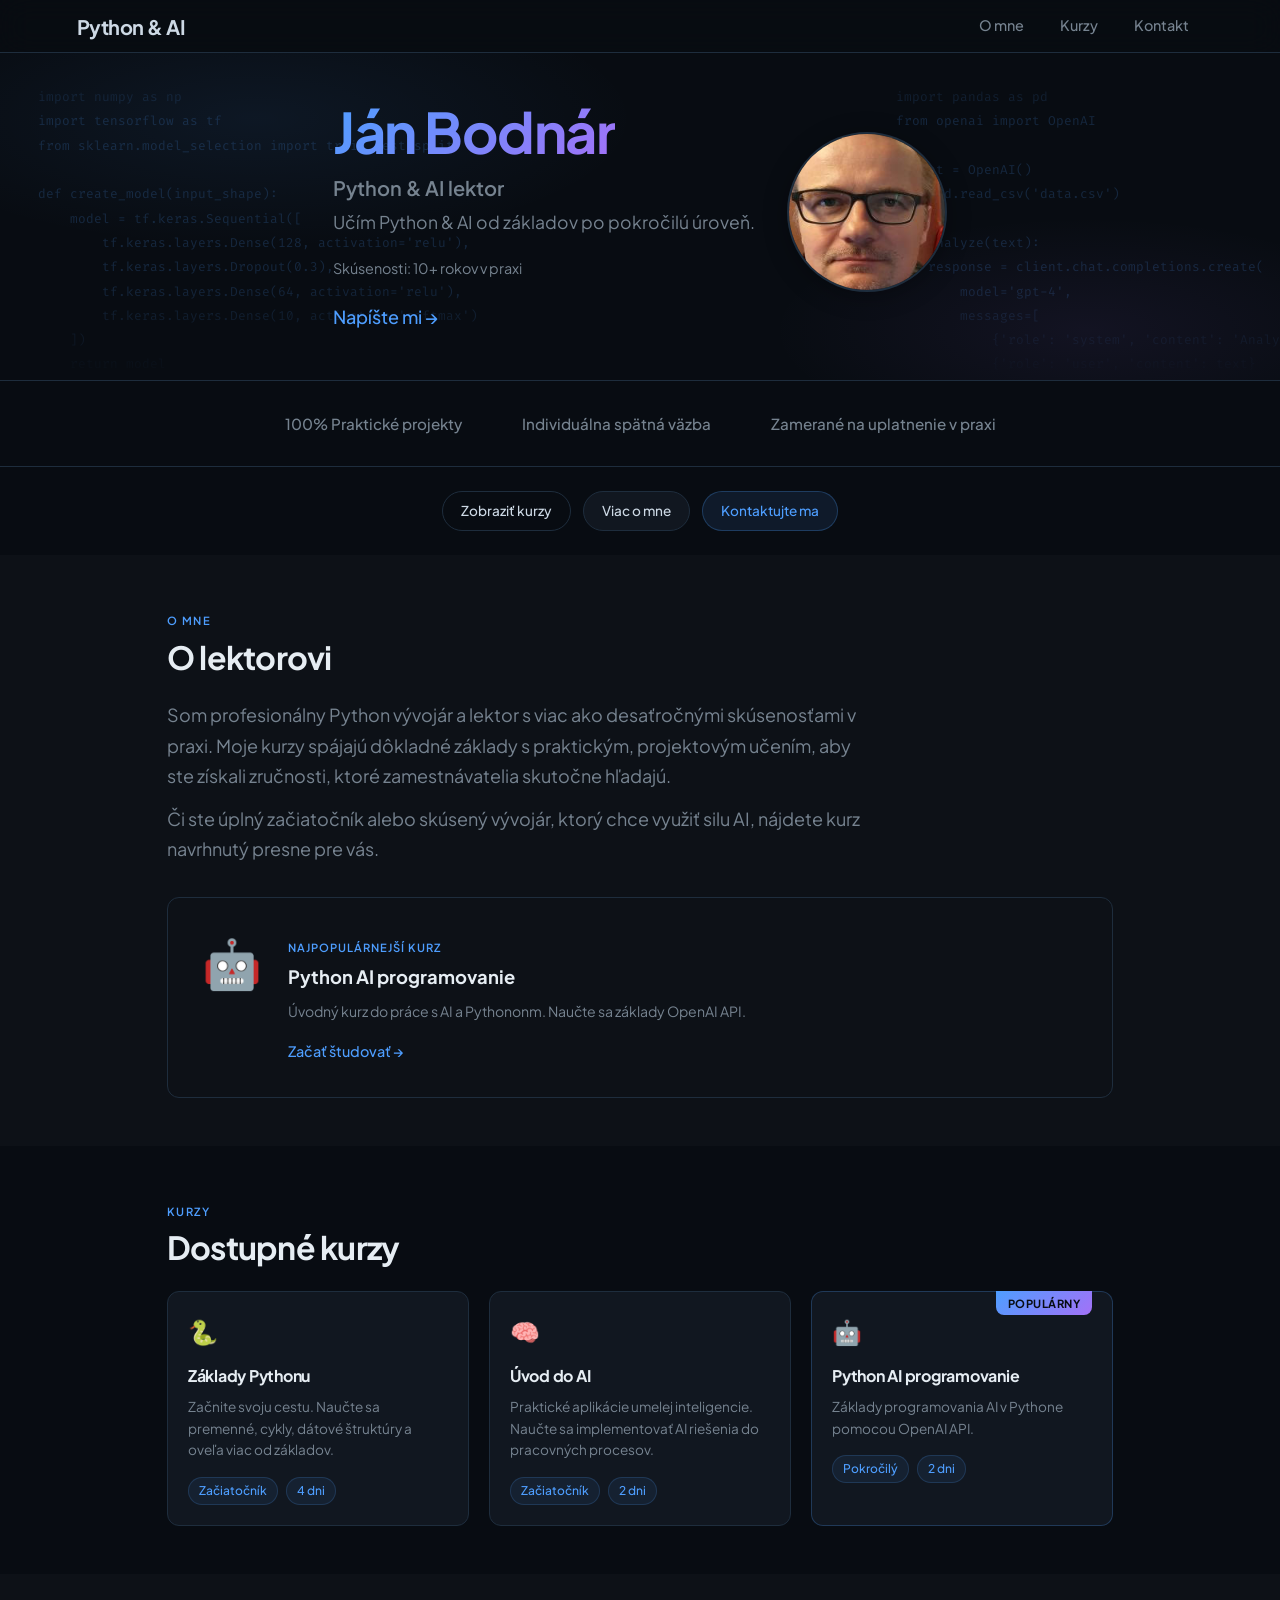
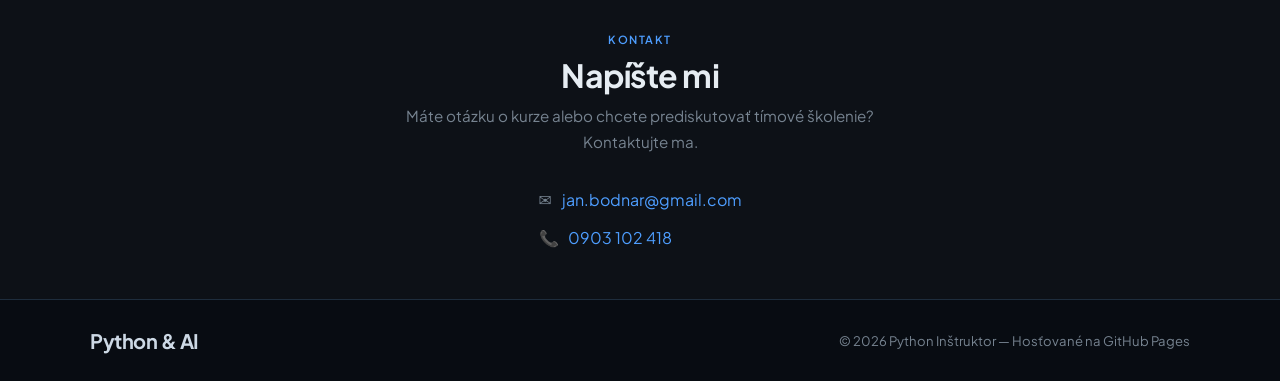
==== commit a54268e2: "Remove course enrollment information from hero section" ====
--- a/index.html
+++ b/index.html
@@ -80,7 +80,6 @@
             <h1 class="hero-greeting"><span class="gradient-text">Ján Bodnár</span></h1>
             <p class="hero-tagline">Python & AI lektor</p>
             <p class="hero-subtitle">Učím Python &amp; AI od základov po pokročilú úroveň.</p>
-            <p class="hero-info"><span class="info-label">Aktuálne:</span> <a href="#courses" class="info-link">Zápis otvorený na rok 2026</a></p>
             <p class="hero-info"><span class="info-label">Skúsenosti:</span> 10+ rokov v praxi</p>
             <a href="#contact" class="hero-contact">Napíšte mi →</a>
         </div>
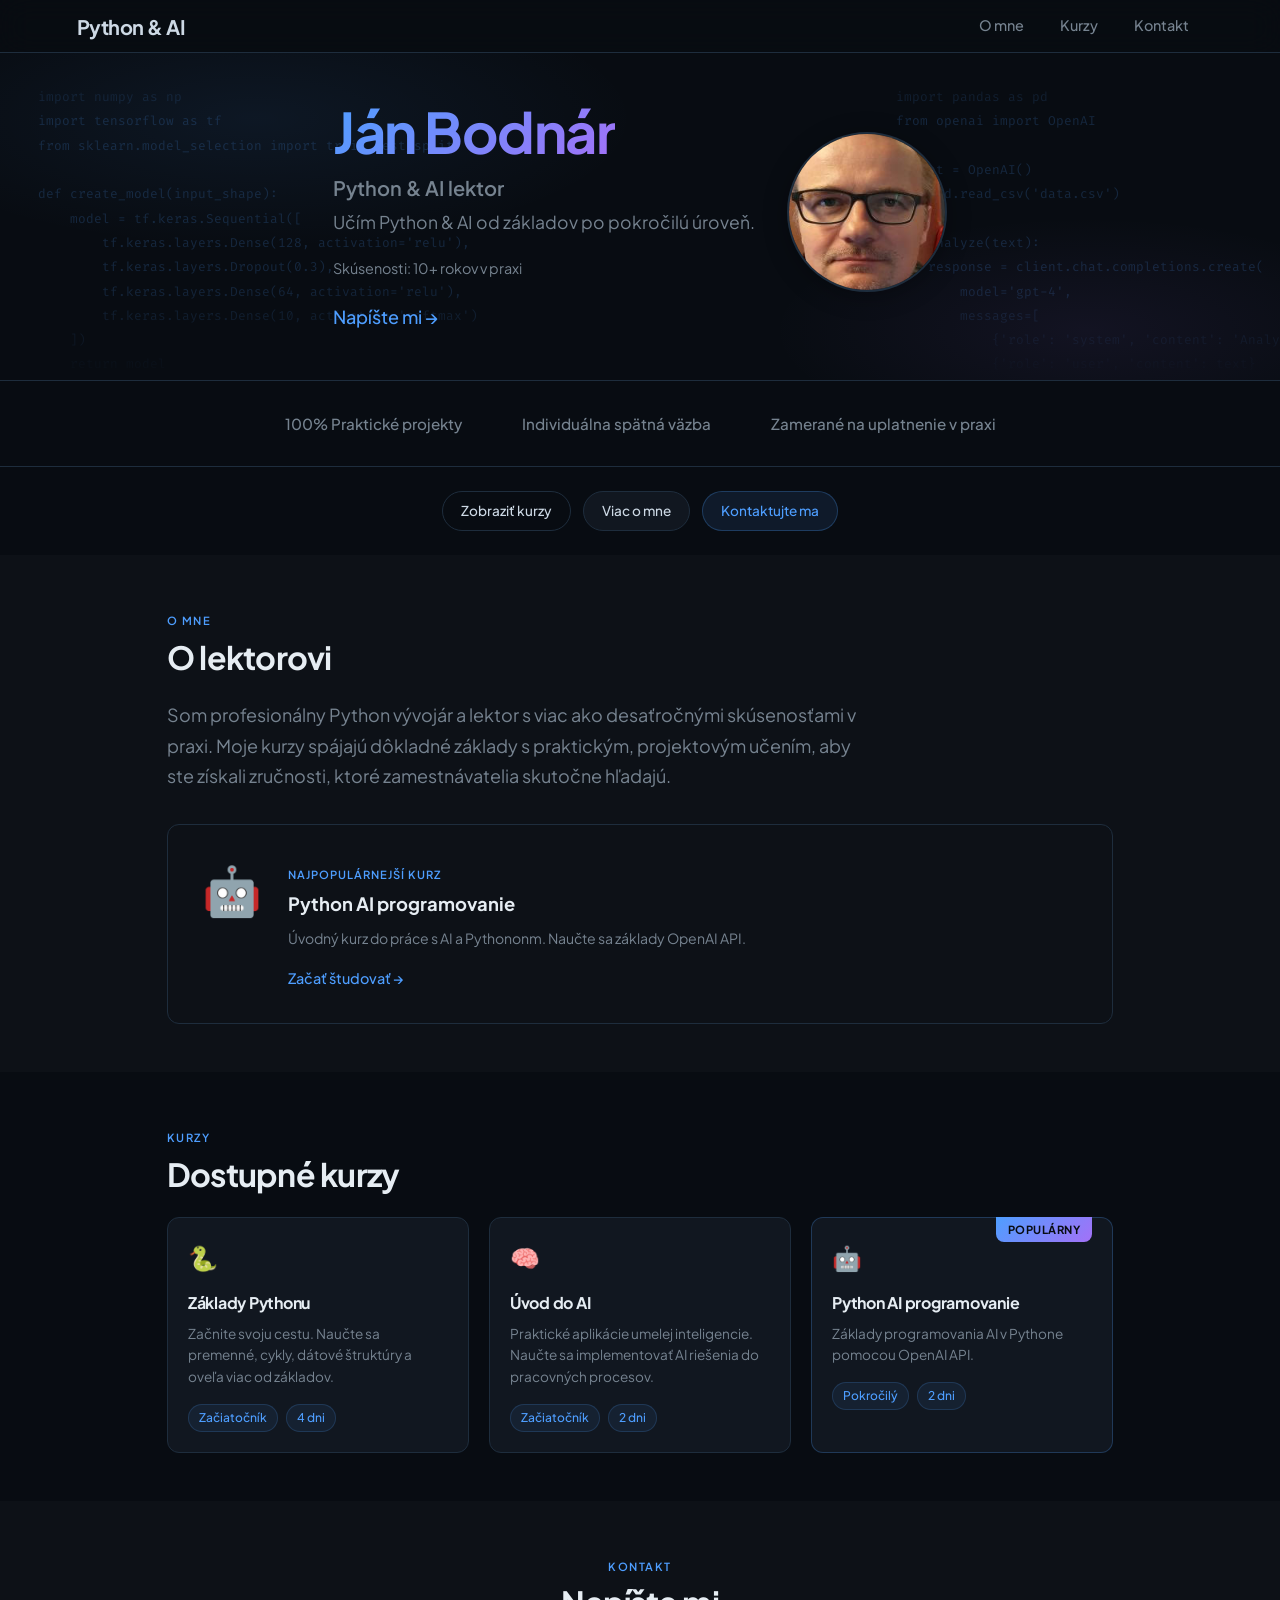
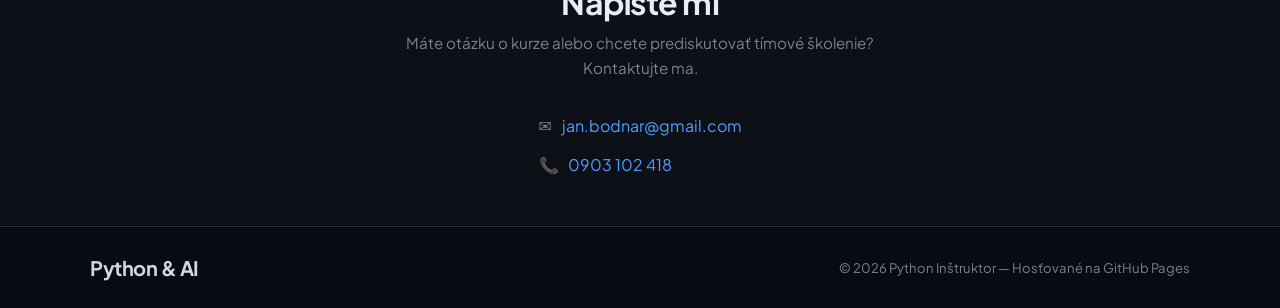
==== commit ce49c6b2: "Fix HTML formatting in index.html" ====
--- a/index.html
+++ b/index.html
@@ -116,8 +116,8 @@
             <h2>O lektorovi</h2>
             <div class="about-content">
                 <p>Som profesionálny Python vývojár a lektor s viac ako desaťročnými skúsenosťami v praxi. Moje kurzy spájajú dôkladné základy 
-                    s praktickým, projektovým učením, aby ste získali zručnosti, ktoré zamestnávatelia skutočne hľadajú.</p>
-                <p>Či ste úplný začiatočník alebo skúsený vývojár, ktorý chce využiť silu AI, nájdete kurz navrhnutý presne pre vás.</p>
+                    s praktickým, projektovým učením, aby ste získali zručnosti, ktoré zamestnávatelia skutočne hľadajú.
+                </p>
             </div>
             
             <div class="featured-card">
